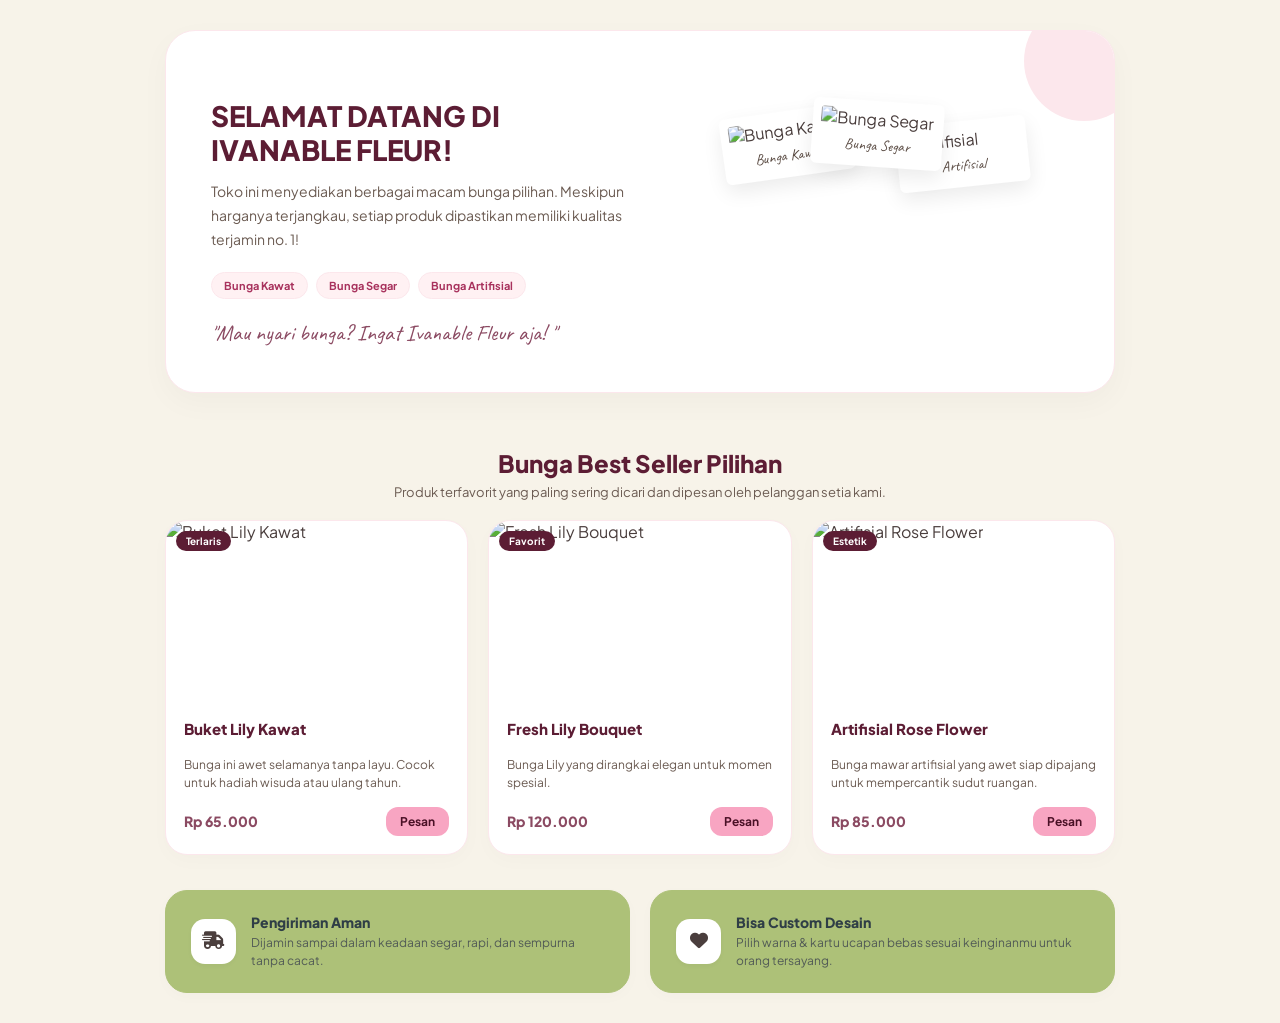
==== home.html @ 85f32172 "Add files via upload upload website pertama" ====
<!DOCTYPE html>
<head>
    <title>Home - Ivanable Fleur</title>

    <link rel="preconnect" href="https://fonts.googleapis.com">
    <link rel="preconnect" href="https://fonts.gstatic.com" crossorigin>
    <link href="https://fonts.googleapis.com/css2?family=Caveat:wght@600&family=Plus+Jakarta+Sans:wght@500;700;800&display=swap" rel="stylesheet">
    
    <link rel="stylesheet" href="https://cdnjs.cloudflare.com/ajax/libs/font-awesome/6.4.0/css/all.min.css">

    <style>
        body {
            background-color: #f7f3e9;
            font-family: 'Plus Jakarta Sans', sans-serif;
            color: #4a3e3d;
            margin: 0;
            padding: 30px 20px;
            box-sizing: border-box;
        }

        .page-container {
            max-width: 950px;
            margin: 0 auto;
            display: flex;
            flex-direction: column;
            gap: 35px;
        }

           .home-container {
            display: flex;
            align-items: center;
            justify-content: space-between;
            gap: 30px;
            background-color: #ffffff;
            padding: 45px;
            border-radius: 30px;
            box-shadow: 0 10px 30px rgba(0, 0, 0, 0.03);
            border: 1px solid #fce7ec;
            position: relative;
            overflow: hidden;
        }

        .home-container::before {
            content: '';
            position: absolute;
            top: -30px;
            right: -30px;
            width: 120px;
            height: 120px;
            background-color: #fce7ec;
            border-radius: 50%;
            z-index: 0;
        }

        .left-content {
            flex: 1;
            text-align: left;
            z-index: 1;
        }

        .welcome-title {
            font-size: 28px;
            font-weight: 800;
            color: #5c1d34;
            margin-bottom: 12px;
            line-height: 1.2;
            text-transform: uppercase;
        }

        .intro-text {
            font-size: 14px;
            line-height: 1.7;
            color: #6b5b52;
            margin-bottom: 20px;
        }

        .category-buttons {
            display: flex;
            gap: 8px;
            flex-wrap: wrap;
            margin-bottom: 20px;
        }

        .mini-btn {
            background-color: #fff1f3;
            color: #a8325d;
            padding: 6px 12px;
            border-radius: 15px;
            font-size: 11px;
            font-weight: 700;
            border: 1px solid #fce7ec;
        }

        .slogan {
            font-family: 'Caveat', cursive;
            font-size: 22px;
            color: #8b4a62;
            margin: 0;
        }

        .right-content {
            flex: 1;
            display: flex;
            justify-content: center;
            align-items: center;
            z-index: 1;
        }

        .polaroid-gallery {
            position: relative;
            width: 280px;
            height: 220px;
        }

        .polaroid-card {
            position: absolute;
            background-color: #ffffff;
            padding: 8px 8px 12px 8px;
            box-shadow: 0 8px 20px rgba(0, 0, 0, 0.08);
            border-radius: 6px;
            width: 115px;
            transition: all 0.3s ease;
        }

        .polaroid-card img {
            width: 100%;
            height: 105px;
            object-fit: cover;
            border-radius: 4px;
        }

        .polaroid-card p {
            font-family: 'Caveat', cursive;
            font-size: 15px;
            color: #5a4b43;
            margin: 6px 0 0 0;
            text-align: center;
        }

        .card-1 { top: 10px; left: 0px; transform: rotate(-8deg); z-index: 1; }
        .card-2 { top: 0px; left: 90px; transform: rotate(4deg); z-index: 2; }
        .card-3 { top: 20px; left: 175px; transform: rotate(-6deg); z-index: 1; }

        .polaroid-card:hover {
            z-index: 10;
            transform: scale(1.12) rotate(0deg);
            box-shadow: 0 12px 25px rgba(92, 29, 52, 0.15);
        }

        .mood-box {
            background-color: #f7d6df; 
            padding: 22px 30px;
            border-radius: 24px;
            border: 1px solid #f3c2d0;
            display: flex;
            align-items: center;
            justify-content: space-between;
            gap: 20px;
            box-shadow: 0 4px 15px rgba(92, 29, 52, 0.04);
        }

        .mood-info h3 {
            font-size: 15px;
            font-weight: 800;
            color: #4a1026;
            margin: 0 0 4px 0;
        }

        .mood-info p {
            font-size: 12px;
            color: #5c2738;
            margin: 0;
            font-weight: 500;
        }

        .mood-action-btn {
            background-color: #5c1d34;
            color: #ffffff;
            border: none;
            padding: 10px 18px;
            border-radius: 14px;
            font-family: 'Plus Jakarta Sans', sans-serif;
            font-size: 12px;
            font-weight: 700;
            cursor: pointer;
            white-space: nowrap;
            box-shadow: 0 4px 10px rgba(92, 29, 52, 0.2);
            transition: background-color 0.2s ease, transform 0.2s ease;
        }

        .mood-action-btn:hover {
            background-color: #7a2846;
            transform: translateY(-2px);
        }

        .section-title {
            text-align: center;
            margin-bottom: 20px;
        }

        .section-title h2 {
            font-size: 24px;
            font-weight: 800;
            color: #5c1d34;
            margin-bottom: 6px;
        }

        .section-title p {
            font-size: 13px;
            color: #6b5b52;
            margin: 0;
        }

        .products-grid {
            display: grid;
            grid-template-columns: repeat(3, 1fr);
            gap: 20px;
        }

        .product-card {
            background-color: #ffffff;
            border-radius: 22px;
            overflow: hidden;
            border: 1px solid #fce7ec;
            box-shadow: 0 6px 20px rgba(0, 0, 0, 0.02);
            display: flex;
            flex-direction: column;
            transition: transform 0.3s ease, box-shadow 0.3s ease;
        }

        .product-card:hover {
            transform: translateY(-6px);
            box-shadow: 0 12px 30px rgba(92, 29, 52, 0.08);
        }

        .product-img-box {
            width: 100%;
            height: 165px;
            overflow: hidden;
            position: relative;
        }

        .product-img-box img {
            width: 100%;
            height: 100%;
            object-fit: cover;
            transition: transform 0.4s ease;
        }

        .product-card:hover .product-img-box img {
            transform: scale(1.06);
        }

        .product-badge {
            position: absolute;
            top: 10px;
            left: 10px;
            background-color: #5c1d34;
            color: #ffffff;
            font-size: 10px;
            font-weight: 700;
            padding: 4px 10px;
            border-radius: 10px;
        }

        .product-content {
            padding: 18px;
            display: flex;
            flex-direction: column;
            flex-grow: 1;
        }

        .product-name {
            font-size: 15px;
            font-weight: 800;
            color: #5c1d34;
            margin-bottom: 6px;
        }

        .product-desc {
            font-size: 12px;
            color: #6b5b52;
            line-height: 1.5;
            margin-bottom: 15px;
            flex-grow: 1;
        }

        .product-footer {
            display: flex;
            align-items: center;
            justify-content: space-between;
            margin-top: auto;
        }

        .product-price {
            font-size: 14px;
            font-weight: 800;
            color: #8b4a62;
        }

        .order-btn {
            background-color: #f8a5c2;
            color: #4a1026;
            border: none;
            padding: 7px 14px;
            border-radius: 12px;
            font-family: 'Plus Jakarta Sans', sans-serif;
            font-size: 12px;
            font-weight: 700;
            cursor: pointer;
            transition: background-color 0.2s ease, transform 0.2s ease;
        }

        .order-btn:hover {
            background-color: #f582ac;
            transform: scale(1.05);
        }

        .info-extras {
            display: grid;
            grid-template-columns: 1fr 1fr;
            gap: 20px;
        }

        .extra-card {
            background-color: #adc178; 
            padding: 22px 25px;
            border-radius: 22px;
            border: 1px solid #adc178;
            display: flex;
            align-items: center;
            gap: 15px;
            box-shadow: 0 4px 15px rgba(0,0,0,0.02);
        }

        .extra-icon {
            width: 45px;
            height: 45px;
            background-color: #ffffff;
            border-radius: 14px;
            display: flex;
            align-items: center;
            justify-content: center;
            font-size: 18px;
            flex-shrink: 0;
            box-shadow: 0 2px 5px rgba(0,0,0,0.03);
        }

        .extra-text h3 {
            font-size: 14px;
            font-weight: 800;
            color: #2f3e46;
            margin: 0 0 3px 0;
        }

        .extra-text p {
            font-size: 12px;
            color: #525b56;
            margin: 0;
            line-height: 1.5;
        }

        @media (max-width: 768px) {
            .home-container {
                flex-direction: column;
                text-align: center;
                padding: 30px 20px;
            }
            .left-content {
                text-align: center;
            }
            .category-buttons {
                justify-content: center;
            }
            .products-grid {
                grid-template-columns: 1fr;
            }
            .info-extras {
                grid-template-columns: 1fr;
            }
            .mood-box {
                flex-direction: column;
                text-align: center;
            }
        }
    </style>
</head>
<body>

    <div class="page-container">
        
        <!-- HERO SECTION (Situs Utama) -->
        <section class="home-container">
            <div class="left-content">
                <h1 class="welcome-title">Selamat Datang di<br>Ivanable Fleur!</h1>
                <p class="intro-text">
                    Toko ini menyediakan berbagai macam bunga pilihan. Meskipun harganya terjangkau, setiap produk dipastikan memiliki kualitas terjamin no. 1!
                </p>
                <div class="category-buttons">
                    <span class="mini-btn"> Bunga Kawat</span>
                    <span class="mini-btn"> Bunga Segar</span>
                    <span class="mini-btn"> Bunga Artifisial</span>
                </div>
                <p class="slogan">"Mau nyari bunga? Ingat Ivanable Fleur aja! "</p>
            </div>

            <div class="right-content">
                <div class="polaroid-gallery">
                    <div class="polaroid-card card-1">
                        <img src="img/bunga kawat.jpeg" alt="Bunga Kawat">
                        <p>Bunga Kawat</p>
                    </div>
                    <div class="polaroid-card card-2">
                        <img src="img/bunga segar.jpeg" alt="Bunga Segar">
                        <p>Bunga Segar</p>
                    </div>
                    <div class="polaroid-card card-3">
                         <img src="img/bunga artificial.jpeg" alt="Artifisial">
                        <p>Artifisial</p>
                    </div>
                </div>
            </div>
        </section>

        <!-- SECTION: 3 BEST SELLER BUNGA -->
        <section>
            <div class="section-title">
                <h2>Bunga Best Seller Pilihan</h2>
                <p>Produk terfavorit yang paling sering dicari dan dipesan oleh pelanggan setia kami.</p>
            </div>

            <div class="products-grid">
                <!-- Produk 1 -->
                <div class="product-card">
                    <div class="product-img-box">
                        <span class="product-badge">Terlaris</span>
                        <img src="img/bunga kawat.jpeg" alt="Buket Lily Kawat">
                    </div>
                    <div class="product-content">
                        <h3 class="product-name">Buket Lily Kawat</h3>
                        <p class="product-desc">Bunga ini awet selamanya tanpa layu. Cocok untuk hadiah wisuda atau ulang tahun.</p>
                        <div class="product-footer">
                            <span class="product-price">Rp 65.000</span>
                            <button class="order-btn" onclick="alert(' Terima kasih! Pesanan Buket Lily Kawat akan segera diproses.')">Pesan</button>
                        </div>
                    </div>
                </div>

                <!-- Produk 2 -->
                <div class="product-card">
                    <div class="product-img-box">
                        <span class="product-badge">Favorit</span>
                       <img src="img/bunga segar.jpeg" alt="Fresh Lily Bouquet">
                    </div>
                    <div class="product-content">
                        <h3 class="product-name">Fresh Lily Bouquet</h3>
                        <p class="product-desc">Bunga Lily yang dirangkai elegan untuk momen spesial.</p>
                        <div class="product-footer">
                            <span class="product-price">Rp 120.000</span>
                            <button class="order-btn" onclick="alert(' Terima kasih! Pesanan Fresh Lily Bouquet akan segera diproses.')">Pesan</button>
                        </div>
                    </div>
                </div>

                <!-- Produk 3 -->
                <div class="product-card">
                    <div class="product-img-box">
                        <span class="product-badge">Estetik</span>
                        <img src="img/bunga artificial.jpeg" alt="Artifisial Rose Flower">
                    </div>
                    <div class="product-content">
                        <h3 class="product-name">Artifisial Rose Flower</h3>
                        <p class="product-desc">Bunga mawar artifisial yang awet siap dipajang untuk mempercantik sudut ruangan.</p>
                        <div class="product-footer">
                            <span class="product-price">Rp 85.000</span>
                            <button class="order-btn" onclick="alert(' Terima kasih! Pesanan Artifisial Rose Flower akan segera diproses.')">Pesan</button>
                        </div>
                    </div>
                </div>
            </div>
        </section>

        <!-- SECTION: KEUNGGULAN -->
        <section class="info-extras">
            <div class="extra-card">
                <div class="extra-icon">
                    <i class="fa-solid fa-truck-fast"></i>
                </div>
                <div class="extra-text">
                    <h3>Pengiriman Aman</h3>
                    <p>Dijamin sampai dalam keadaan segar, rapi, dan sempurna tanpa cacat.</p>
                </div>
            </div>
            <div class="extra-card">
                <div class="extra-icon">
                    <i class="fa-solid fa-heart"></i>
                </div>
                <div class="extra-text">
                    <h3>Bisa Custom Desain</h3>
                    <p>Pilih warna & kartu ucapan bebas sesuai keinginanmu untuk orang tersayang.</p>
                </div>
            </div>
        </section>

    </div>

</body>
</html>
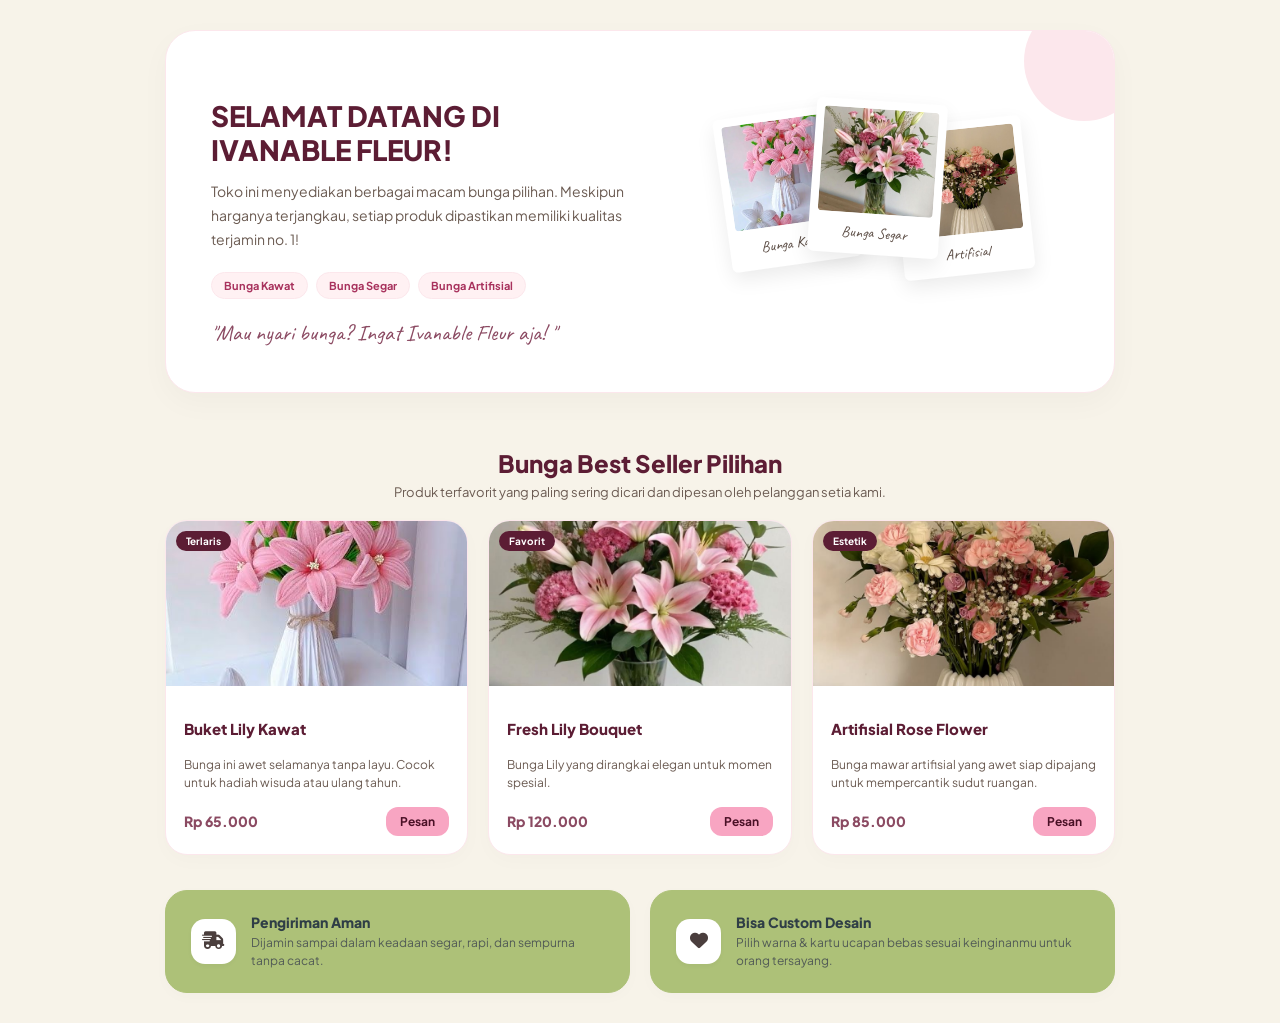
==== commit 4944740d: "Update home.html" ====
--- a/home.html
+++ b/home.html
@@ -1,5 +1,8 @@
 <!DOCTYPE html>
+<html lang="id">
 <head>
+<meta charset="UTF-8">
+<meta name="viewport" content="width=device-width, initial-scale=1.0">
     <title>Home - Ivanable Fleur</title>
 
     <link rel="preconnect" href="https://fonts.googleapis.com">
@@ -505,4 +508,4 @@
     </div>
 
 </body>
-</html>+</html>
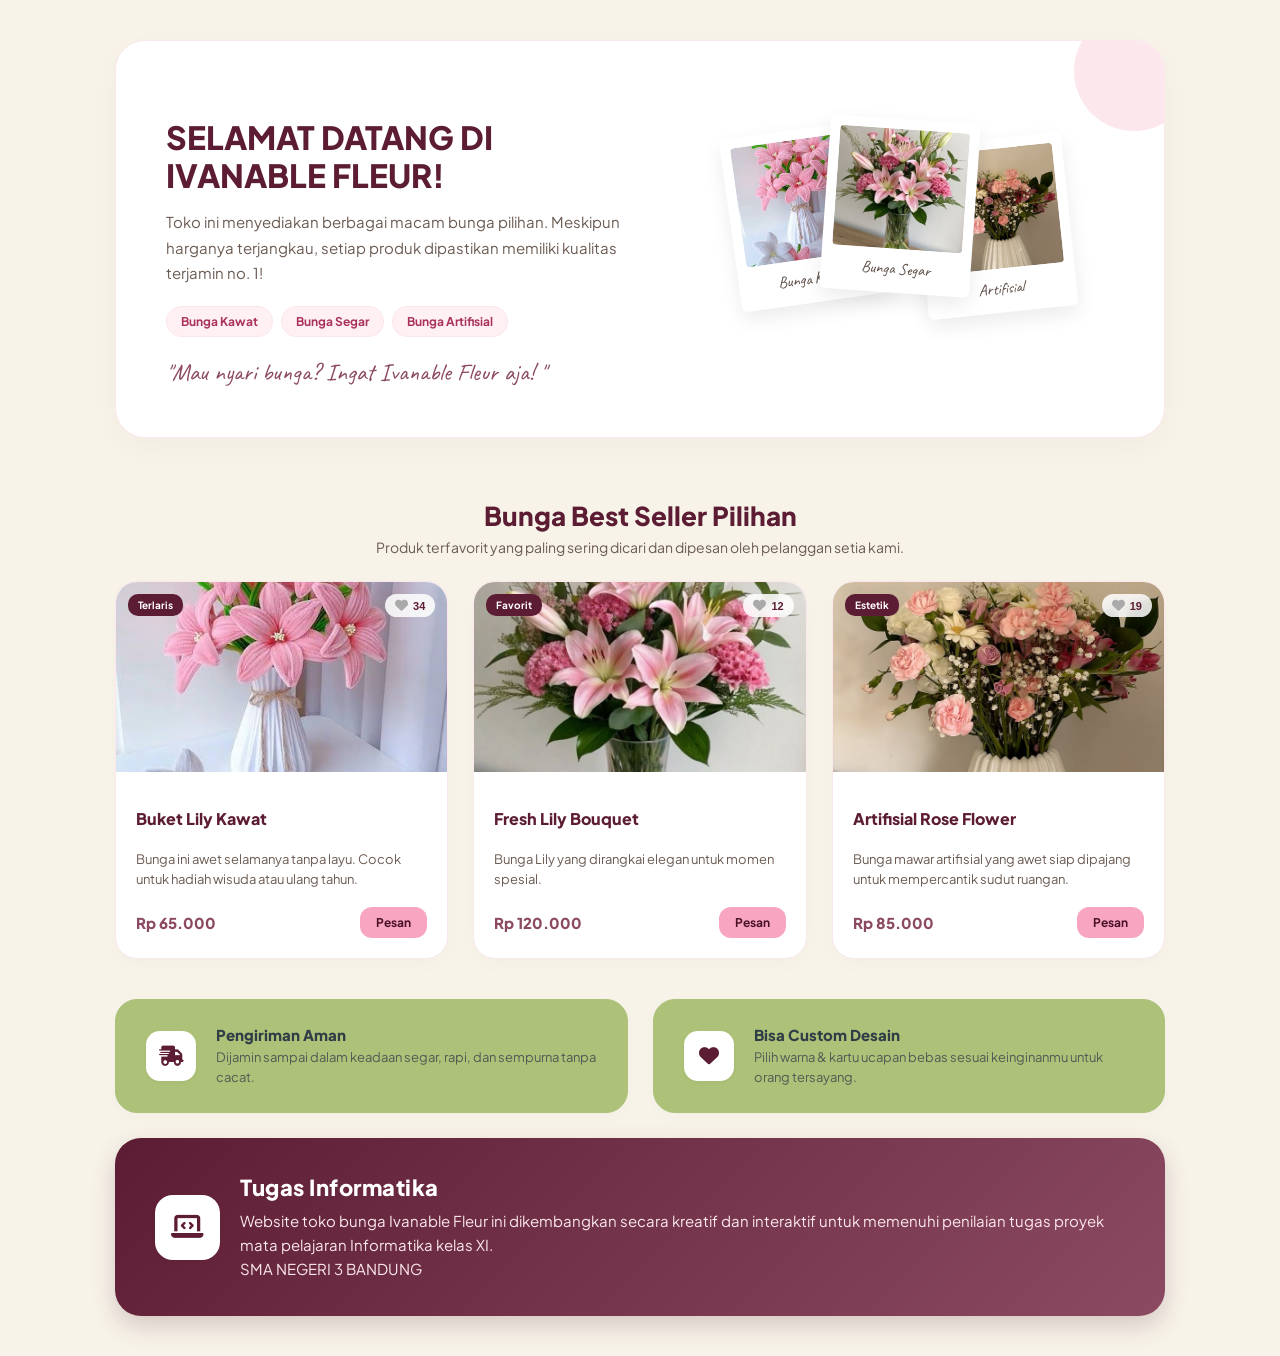
==== commit 89544d36: "Add files via upload" ====
--- a/home.html
+++ b/home.html
@@ -17,25 +17,25 @@
             font-family: 'Plus Jakarta Sans', sans-serif;
             color: #4a3e3d;
             margin: 0;
-            padding: 30px 20px;
+            padding: 40px 20px;
             box-sizing: border-box;
         }
 
         .page-container {
-            max-width: 950px;
+            max-width: 1050px;
             margin: 0 auto;
             display: flex;
             flex-direction: column;
-            gap: 35px;
-        }
-
-           .home-container {
+            gap: 40px;
+        }
+
+        .home-container {
             display: flex;
             align-items: center;
             justify-content: space-between;
             gap: 30px;
             background-color: #ffffff;
-            padding: 45px;
+            padding: 50px;
             border-radius: 30px;
             box-shadow: 0 10px 30px rgba(0, 0, 0, 0.03);
             border: 1px solid #fce7ec;
@@ -62,7 +62,7 @@
         }
 
         .welcome-title {
-            font-size: 28px;
+            font-size: 32px;
             font-weight: 800;
             color: #5c1d34;
             margin-bottom: 12px;
@@ -71,7 +71,7 @@
         }
 
         .intro-text {
-            font-size: 14px;
+            font-size: 15px;
             line-height: 1.7;
             color: #6b5b52;
             margin-bottom: 20px;
@@ -87,16 +87,16 @@
         .mini-btn {
             background-color: #fff1f3;
             color: #a8325d;
-            padding: 6px 12px;
+            padding: 7px 14px;
             border-radius: 15px;
-            font-size: 11px;
+            font-size: 12px;
             font-weight: 700;
             border: 1px solid #fce7ec;
         }
 
         .slogan {
             font-family: 'Caveat', cursive;
-            font-size: 22px;
+            font-size: 24px;
             color: #8b4a62;
             margin: 0;
         }
@@ -111,38 +111,38 @@
 
         .polaroid-gallery {
             position: relative;
-            width: 280px;
-            height: 220px;
+            width: 310px;
+            height: 240px;
         }
 
         .polaroid-card {
             position: absolute;
             background-color: #ffffff;
-            padding: 8px 8px 12px 8px;
+            padding: 10px 10px 14px 10px;
             box-shadow: 0 8px 20px rgba(0, 0, 0, 0.08);
             border-radius: 6px;
-            width: 115px;
+            width: 130px;
             transition: all 0.3s ease;
         }
 
         .polaroid-card img {
             width: 100%;
-            height: 105px;
+            height: 120px;
             object-fit: cover;
             border-radius: 4px;
         }
 
         .polaroid-card p {
             font-family: 'Caveat', cursive;
-            font-size: 15px;
+            font-size: 16px;
             color: #5a4b43;
             margin: 6px 0 0 0;
             text-align: center;
         }
 
         .card-1 { top: 10px; left: 0px; transform: rotate(-8deg); z-index: 1; }
-        .card-2 { top: 0px; left: 90px; transform: rotate(4deg); z-index: 2; }
-        .card-3 { top: 20px; left: 175px; transform: rotate(-6deg); z-index: 1; }
+        .card-2 { top: 0px; left: 95px; transform: rotate(4deg); z-index: 2; }
+        .card-3 { top: 20px; left: 190px; transform: rotate(-6deg); z-index: 1; }
 
         .polaroid-card:hover {
             z-index: 10;
@@ -150,66 +150,20 @@
             box-shadow: 0 12px 25px rgba(92, 29, 52, 0.15);
         }
 
-        .mood-box {
-            background-color: #f7d6df; 
-            padding: 22px 30px;
-            border-radius: 24px;
-            border: 1px solid #f3c2d0;
-            display: flex;
-            align-items: center;
-            justify-content: space-between;
-            gap: 20px;
-            box-shadow: 0 4px 15px rgba(92, 29, 52, 0.04);
-        }
-
-        .mood-info h3 {
-            font-size: 15px;
-            font-weight: 800;
-            color: #4a1026;
-            margin: 0 0 4px 0;
-        }
-
-        .mood-info p {
-            font-size: 12px;
-            color: #5c2738;
-            margin: 0;
-            font-weight: 500;
-        }
-
-        .mood-action-btn {
-            background-color: #5c1d34;
-            color: #ffffff;
-            border: none;
-            padding: 10px 18px;
-            border-radius: 14px;
-            font-family: 'Plus Jakarta Sans', sans-serif;
-            font-size: 12px;
-            font-weight: 700;
-            cursor: pointer;
-            white-space: nowrap;
-            box-shadow: 0 4px 10px rgba(92, 29, 52, 0.2);
-            transition: background-color 0.2s ease, transform 0.2s ease;
-        }
-
-        .mood-action-btn:hover {
-            background-color: #7a2846;
-            transform: translateY(-2px);
-        }
-
         .section-title {
             text-align: center;
-            margin-bottom: 20px;
+            margin-bottom: 25px;
         }
 
         .section-title h2 {
-            font-size: 24px;
+            font-size: 26px;
             font-weight: 800;
             color: #5c1d34;
             margin-bottom: 6px;
         }
 
         .section-title p {
-            font-size: 13px;
+            font-size: 14px;
             color: #6b5b52;
             margin: 0;
         }
@@ -217,7 +171,7 @@
         .products-grid {
             display: grid;
             grid-template-columns: repeat(3, 1fr);
-            gap: 20px;
+            gap: 25px;
         }
 
         .product-card {
@@ -238,7 +192,7 @@
 
         .product-img-box {
             width: 100%;
-            height: 165px;
+            height: 190px;
             overflow: hidden;
             position: relative;
         }
@@ -256,35 +210,70 @@
 
         .product-badge {
             position: absolute;
-            top: 10px;
-            left: 10px;
+            top: 12px;
+            left: 12px;
             background-color: #5c1d34;
             color: #ffffff;
             font-size: 10px;
             font-weight: 700;
-            padding: 4px 10px;
+            padding: 5px 10px;
             border-radius: 10px;
+            z-index: 2;
+        }
+
+        .like-btn {
+            position: absolute;
+            top: 12px;
+            right: 12px;
+            background: rgba(255, 255, 255, 0.85);
+            border: none;
+            border-radius: 20px;
+            padding: 5px 10px;
+            display: flex;
+            align-items: center;
+            gap: 5px;
+            cursor: pointer;
+            font-size: 11px;
+            font-weight: 700;
+            color: #5c1d34;
+            backdrop-filter: blur(4px);
+            transition: all 0.2s ease;
+            z-index: 2;
+        }
+
+        .like-btn i {
+            font-size: 13px;
+            color: #aaa;
+            transition: color 0.2s ease, transform 0.2s ease;
+        }
+
+        .like-btn.liked i {
+            color: #e63946;
+        }
+
+        .like-btn:hover {
+            background: #ffffff;
         }
 
         .product-content {
-            padding: 18px;
+            padding: 20px;
             display: flex;
             flex-direction: column;
             flex-grow: 1;
         }
 
         .product-name {
-            font-size: 15px;
+            font-size: 16px;
             font-weight: 800;
             color: #5c1d34;
-            margin-bottom: 6px;
+            margin-bottom: 8px;
         }
 
         .product-desc {
-            font-size: 12px;
+            font-size: 13px;
             color: #6b5b52;
             line-height: 1.5;
-            margin-bottom: 15px;
+            margin-bottom: 18px;
             flex-grow: 1;
         }
 
@@ -296,7 +285,7 @@
         }
 
         .product-price {
-            font-size: 14px;
+            font-size: 15px;
             font-weight: 800;
             color: #8b4a62;
         }
@@ -305,7 +294,7 @@
             background-color: #f8a5c2;
             color: #4a1026;
             border: none;
-            padding: 7px 14px;
+            padding: 8px 16px;
             border-radius: 12px;
             font-family: 'Plus Jakarta Sans', sans-serif;
             font-size: 12px;
@@ -319,48 +308,185 @@
             transform: scale(1.05);
         }
 
+        /* INFO EKSTRA */
         .info-extras {
+            display: flex;
+            flex-direction: column;
+            gap: 25px;
+        }
+
+        .extras-row {
             display: grid;
             grid-template-columns: 1fr 1fr;
-            gap: 20px;
+            gap: 25px;
         }
 
         .extra-card {
             background-color: #adc178; 
-            padding: 22px 25px;
+            padding: 25px 30px;
             border-radius: 22px;
             border: 1px solid #adc178;
             display: flex;
             align-items: center;
-            gap: 15px;
+            gap: 20px;
             box-shadow: 0 4px 15px rgba(0,0,0,0.02);
         }
 
+        /* KOTAK KHUSUS TUGAS INFORMATIKA (UKURAN BESAR & BEDA SENDIRI) */
+        .extra-card.info-card {
+            background: linear-gradient(135deg, #5c1d34 0%, #8b4a62 100%);
+            border: none;
+            width: 100%;
+            padding: 35px 40px;
+            box-sizing: border-box;
+            box-shadow: 0 10px 25px rgba(92, 29, 52, 0.2);
+            border-radius: 26px;
+        }
+
+        .extra-card.info-card .extra-icon {
+            width: 65px;
+            height: 65px;
+            font-size: 26px;
+            background-color: #ffffff;
+            color: #5c1d34;
+            border-radius: 18px;
+        }
+
+        .extra-card.info-card .extra-text h3 {
+            font-size: 22px;
+            font-weight: 800;
+            color: #ffffff;
+            margin: 0 0 8px 0;
+            letter-spacing: 0.5px;
+        }
+
+        .extra-card.info-card .extra-text p {
+            font-size: 15px;
+            color: #fce8ed;
+            margin: 0;
+            line-height: 1.6;
+        }
+
         .extra-icon {
-            width: 45px;
-            height: 45px;
+            width: 50px;
+            height: 50px;
             background-color: #ffffff;
             border-radius: 14px;
             display: flex;
             align-items: center;
             justify-content: center;
-            font-size: 18px;
+            font-size: 20px;
             flex-shrink: 0;
             box-shadow: 0 2px 5px rgba(0,0,0,0.03);
+            color: #5c1d34;
         }
 
         .extra-text h3 {
-            font-size: 14px;
+            font-size: 15px;
             font-weight: 800;
             color: #2f3e46;
-            margin: 0 0 3px 0;
+            margin: 0 0 4px 0;
         }
 
         .extra-text p {
-            font-size: 12px;
+            font-size: 13px;
             color: #525b56;
             margin: 0;
             line-height: 1.5;
+        }
+
+        /* MODAL FORM PEMESANAN */
+        .modal-overlay {
+            position: fixed;
+            top: 0;
+            left: 0;
+            width: 100%;
+            height: 100%;
+            background: rgba(0, 0, 0, 0.5);
+            display: none;
+            justify-content: center;
+            align-items: center;
+            z-index: 1000;
+            padding: 20px;
+            box-sizing: border-box;
+        }
+
+        .modal-card {
+            background: #ffffff;
+            width: 100%;
+            max-width: 450px;
+            border-radius: 20px;
+            padding: 24px;
+            box-shadow: 0 10px 30px rgba(0, 0, 0, 0.2);
+            position: relative;
+        }
+
+        .modal-header {
+            display: flex;
+            justify-content: space-between;
+            align-items: center;
+            margin-bottom: 16px;
+        }
+
+        .modal-header h3 {
+            margin: 0;
+            color: #5c1d34;
+            font-size: 18px;
+            font-weight: 800;
+        }
+
+        .close-btn {
+            background: none;
+            border: none;
+            font-size: 18px;
+            color: #6b5b52;
+            cursor: pointer;
+        }
+
+        .form-group {
+            margin-bottom: 12px;
+        }
+
+        .form-group label {
+            display: block;
+            font-size: 12px;
+            font-weight: 700;
+            color: #5c1d34;
+            margin-bottom: 4px;
+        }
+
+        .form-group input, .form-group textarea {
+            width: 100%;
+            padding: 10px;
+            border: 1px solid #f2cdd6;
+            border-radius: 8px;
+            font-family: inherit;
+            font-size: 12px;
+            box-sizing: border-box;
+        }
+
+        .form-group input[readonly] {
+            background-color: #fce8ed;
+            color: #5c1d34;
+            font-weight: 700;
+        }
+
+        .submit-btn {
+            width: 100%;
+            background-color: #5c1d34;
+            color: #ffffff;
+            border: none;
+            padding: 10px;
+            border-radius: 10px;
+            font-weight: 700;
+            font-size: 13px;
+            cursor: pointer;
+            margin-top: 10px;
+            transition: background-color 0.2s ease;
+        }
+
+        .submit-btn:hover {
+            background-color: #8b4a62;
         }
 
         @media (max-width: 768px) {
@@ -378,12 +504,14 @@
             .products-grid {
                 grid-template-columns: 1fr;
             }
-            .info-extras {
+            .extras-row {
                 grid-template-columns: 1fr;
             }
-            .mood-box {
-                flex-direction: column;
-                text-align: center;
+            .extra-card.info-card {
+                padding: 25px;
+            }
+            .extra-card.info-card .extra-text h3 {
+                font-size: 18px;
             }
         }
     </style>
@@ -392,7 +520,7 @@
 
     <div class="page-container">
         
-        <!-- HERO SECTION (Situs Utama) -->
+        <!-- HERO SECTION -->
         <section class="home-container">
             <div class="left-content">
                 <h1 class="welcome-title">Selamat Datang di<br>Ivanable Fleur!</h1>
@@ -400,9 +528,9 @@
                     Toko ini menyediakan berbagai macam bunga pilihan. Meskipun harganya terjangkau, setiap produk dipastikan memiliki kualitas terjamin no. 1!
                 </p>
                 <div class="category-buttons">
-                    <span class="mini-btn"> Bunga Kawat</span>
-                    <span class="mini-btn"> Bunga Segar</span>
-                    <span class="mini-btn"> Bunga Artifisial</span>
+                    <span class="mini-btn">Bunga Kawat</span>
+                    <span class="mini-btn">Bunga Segar</span>
+                    <span class="mini-btn">Bunga Artifisial</span>
                 </div>
                 <p class="slogan">"Mau nyari bunga? Ingat Ivanable Fleur aja! "</p>
             </div>
@@ -437,6 +565,9 @@
                 <div class="product-card">
                     <div class="product-img-box">
                         <span class="product-badge">Terlaris</span>
+                        <button class="like-btn" onclick="toggleLike(this)">
+                            <i class="fa-solid fa-heart"></i> <span class="like-count">34</span>
+                        </button>
                         <img src="img/bunga kawat.jpeg" alt="Buket Lily Kawat">
                     </div>
                     <div class="product-content">
@@ -444,7 +575,7 @@
                         <p class="product-desc">Bunga ini awet selamanya tanpa layu. Cocok untuk hadiah wisuda atau ulang tahun.</p>
                         <div class="product-footer">
                             <span class="product-price">Rp 65.000</span>
-                            <button class="order-btn" onclick="alert(' Terima kasih! Pesanan Buket Lily Kawat akan segera diproses.')">Pesan</button>
+                            <button class="order-btn" onclick="openOrderModal('Buket Lily Kawat', 'Rp 65.000')">Pesan</button>
                         </div>
                     </div>
                 </div>
@@ -453,6 +584,9 @@
                 <div class="product-card">
                     <div class="product-img-box">
                         <span class="product-badge">Favorit</span>
+                        <button class="like-btn" onclick="toggleLike(this)">
+                            <i class="fa-solid fa-heart"></i> <span class="like-count">12</span>
+                        </button>
                        <img src="img/bunga segar.jpeg" alt="Fresh Lily Bouquet">
                     </div>
                     <div class="product-content">
@@ -460,7 +594,7 @@
                         <p class="product-desc">Bunga Lily yang dirangkai elegan untuk momen spesial.</p>
                         <div class="product-footer">
                             <span class="product-price">Rp 120.000</span>
-                            <button class="order-btn" onclick="alert(' Terima kasih! Pesanan Fresh Lily Bouquet akan segera diproses.')">Pesan</button>
+                            <button class="order-btn" onclick="openOrderModal('Fresh Lily Bouquet', 'Rp 120.000')">Pesan</button>
                         </div>
                     </div>
                 </div>
@@ -469,6 +603,9 @@
                 <div class="product-card">
                     <div class="product-img-box">
                         <span class="product-badge">Estetik</span>
+                        <button class="like-btn" onclick="toggleLike(this)">
+                            <i class="fa-solid fa-heart"></i> <span class="like-count">19</span>
+                        </button>
                         <img src="img/bunga artificial.jpeg" alt="Artifisial Rose Flower">
                     </div>
                     <div class="product-content">
@@ -476,36 +613,121 @@
                         <p class="product-desc">Bunga mawar artifisial yang awet siap dipajang untuk mempercantik sudut ruangan.</p>
                         <div class="product-footer">
                             <span class="product-price">Rp 85.000</span>
-                            <button class="order-btn" onclick="alert(' Terima kasih! Pesanan Artifisial Rose Flower akan segera diproses.')">Pesan</button>
+                            <button class="order-btn" onclick="openOrderModal('Artifisial Rose Flower', 'Rp 85.000')">Pesan</button>
                         </div>
                     </div>
                 </div>
             </div>
         </section>
 
-        <!-- SECTION: KEUNGGULAN -->
+        <!-- SECTION: INFO EKSTRA -->
         <section class="info-extras">
-            <div class="extra-card">
+            <!-- 2 Kotak Pengiriman & Custom di Atas -->
+            <div class="extras-row">
+                <div class="extra-card">
+                    <div class="extra-icon">
+                        <i class="fa-solid fa-truck-fast"></i>
+                    </div>
+                    <div class="extra-text">
+                        <h3>Pengiriman Aman</h3>
+                        <p>Dijamin sampai dalam keadaan segar, rapi, dan sempurna tanpa cacat.</p>
+                    </div>
+                </div>
+
+                <div class="extra-card">
+                    <div class="extra-icon">
+                        <i class="fa-solid fa-heart"></i>
+                    </div>
+                    <div class="extra-text">
+                        <h3>Bisa Custom Desain</h3>
+                        <p>Pilih warna & kartu ucapan bebas sesuai keinginanmu untuk orang tersayang.</p>
+                    </div>
+                </div>
+            </div>
+
+            <!-- Kotak Tugas Informatika (Dibuat Beda Sendiri, Lebih Besar, dan Terpisah Jelas di Bawah) -->
+            <div class="extra-card info-card">
                 <div class="extra-icon">
-                    <i class="fa-solid fa-truck-fast"></i>
+                    <i class="fa-solid fa-laptop-code"></i>
                 </div>
                 <div class="extra-text">
-                    <h3>Pengiriman Aman</h3>
-                    <p>Dijamin sampai dalam keadaan segar, rapi, dan sempurna tanpa cacat.</p>
-                </div>
-            </div>
-            <div class="extra-card">
-                <div class="extra-icon">
-                    <i class="fa-solid fa-heart"></i>
-                </div>
-                <div class="extra-text">
-                    <h3>Bisa Custom Desain</h3>
-                    <p>Pilih warna & kartu ucapan bebas sesuai keinginanmu untuk orang tersayang.</p>
-                </div>
+                    <h3>Tugas Informatika</h3>
+                    <p>Website toko bunga Ivanable Fleur ini dikembangkan secara kreatif dan interaktif untuk memenuhi penilaian tugas proyek mata pelajaran Informatika kelas XI.</p>
+               <p>SMA NEGERI 3 BANDUNG</p>
+ </div>
             </div>
         </section>
 
     </div>
 
+    <!-- MODAL FORM PEMESANAN -->
+    <div id="orderModal" class="modal-overlay">
+        <div class="modal-card">
+            <div class="modal-header">
+                <h3>Form Pemesanan</h3>
+                <button class="close-btn" onclick="closeOrderModal()">&times;</button>
+            </div>
+            <form onsubmit="submitOrder(event)">
+                <div class="form-group">
+                    <label for="modalProductName">Produk Pilihan</label>
+                    <input type="text" id="modalProductName" readonly>
+                </div>
+                <div class="form-group">
+                    <label for="modalProductPrice">Harga</label>
+                    <input type="text" id="modalProductPrice" readonly>
+                </div>
+                <div class="form-group">
+                    <label for="userName">Nama Lengkap</label>
+                    <input type="text" id="userName" placeholder="Masukkan nama Anda" required>
+                </div>
+                <div class="form-group">
+                    <label for="userPhone">Nomor WhatsApp</label>
+                    <input type="tel" id="userPhone" placeholder="Contoh: 08123456789" required>
+                </div>
+                <div class="form-group">
+                    <label for="userAddress">Alamat Pengiriman</label>
+                    <textarea id="userAddress" rows="3" placeholder="Masukkan alamat lengkap..." required></textarea>
+                </div>
+                <button type="submit" class="submit-btn">Kirim Pesanan via WhatsApp</button>
+            </form>
+        </div>
+    </div>
+
+    <script>
+        // Fitur Like Toggle
+        function toggleLike(btn) {
+            btn.classList.toggle('liked');
+            const countSpan = btn.querySelector('.like-count');
+            let currentCount = parseInt(countSpan.textContent);
+            
+            if (btn.classList.contains('liked')) {
+                countSpan.textContent = currentCount + 1;
+            } else {
+                countSpan.textContent = currentCount - 1;
+            }
+        }
+
+        // Fitur Modal Form Pemesanan
+        function openOrderModal(productName, price) {
+            document.getElementById('modalProductName').value = productName;
+            document.getElementById('modalProductPrice').value = price;
+            document.getElementById('orderModal').style.display = 'flex';
+        }
+
+        function closeOrderModal() {
+            document.getElementById('orderModal').style.display = 'none';
+        }
+
+        function submitOrder(e) {
+            e.preventDefault();
+            const product = document.getElementById('modalProductName').value;
+            const price = document.getElementById('modalProductPrice').value;
+            const name = document.getElementById('userName').value;
+            const address = document.getElementById('userAddress').value;
+
+            alert(`Terima kasih, ${name}!\nPesanan untuk "${product}" (${price}) berhasil dicatat.\nDetail pengiriman ke: ${address}`);
+            closeOrderModal();
+        }
+    </script>
 </body>
-</html>
+</html>
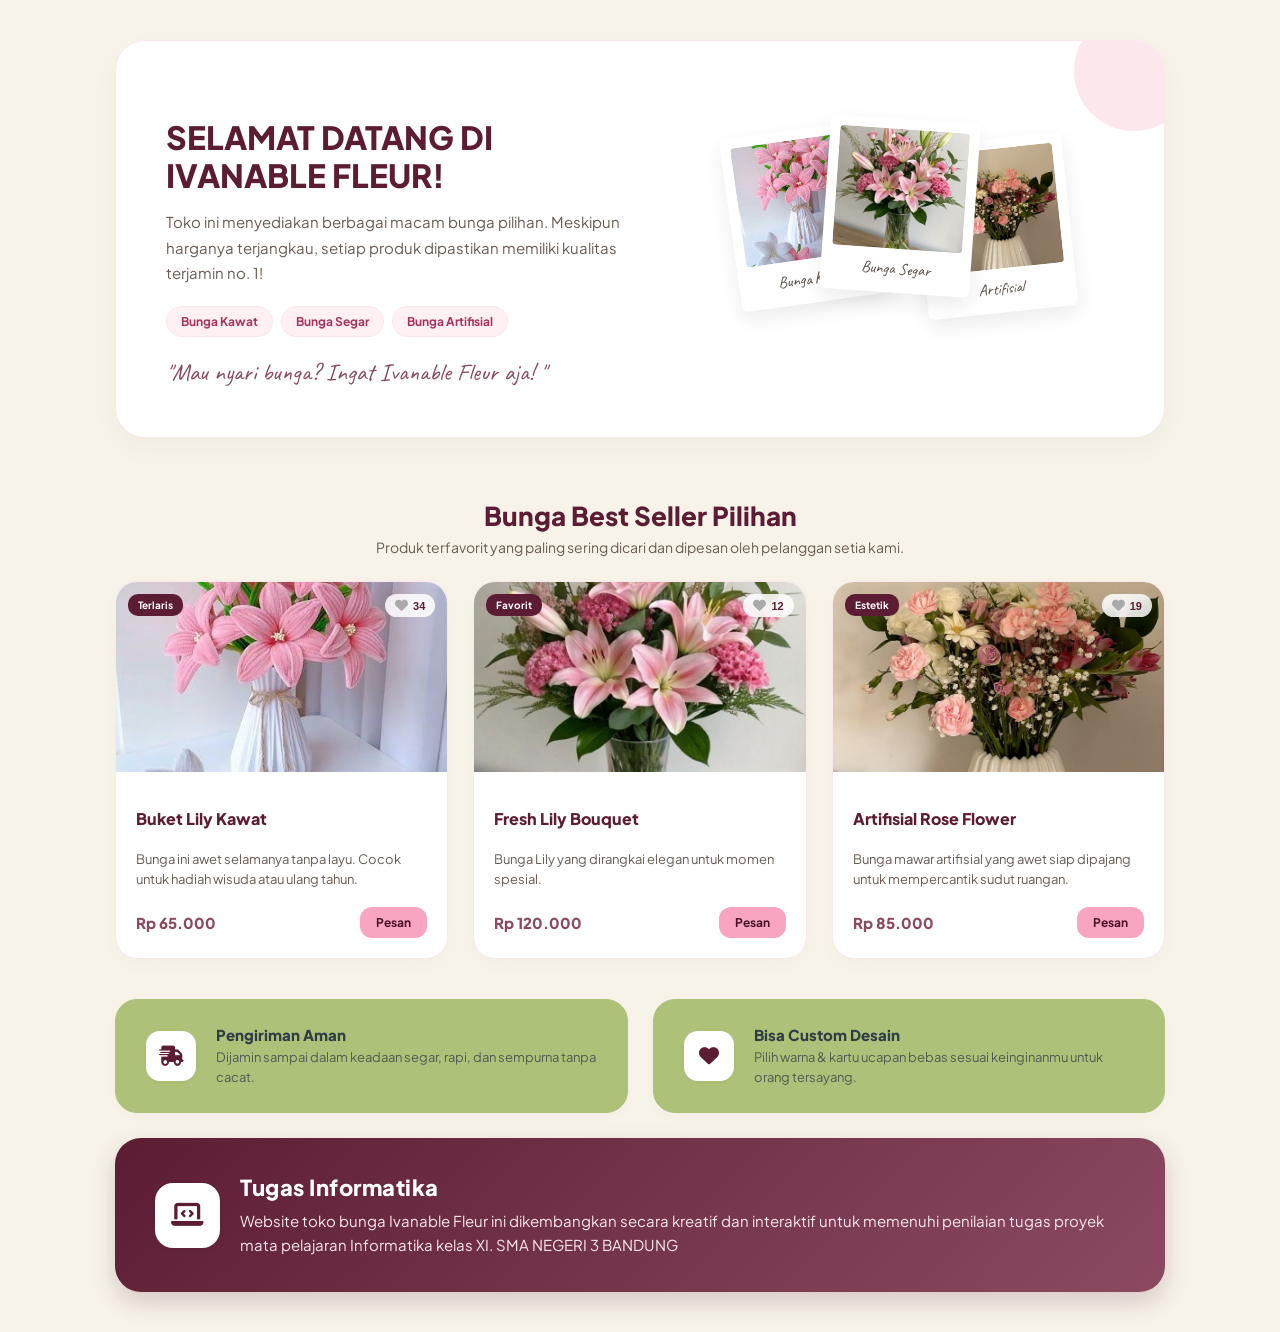
==== commit 7523cc88: "Update home.html" ====
--- a/home.html
+++ b/home.html
@@ -652,8 +652,7 @@
                 </div>
                 <div class="extra-text">
                     <h3>Tugas Informatika</h3>
-                    <p>Website toko bunga Ivanable Fleur ini dikembangkan secara kreatif dan interaktif untuk memenuhi penilaian tugas proyek mata pelajaran Informatika kelas XI.</p>
-               <p>SMA NEGERI 3 BANDUNG</p>
+                    <p>Website toko bunga Ivanable Fleur ini dikembangkan secara kreatif dan interaktif untuk memenuhi penilaian tugas proyek mata pelajaran Informatika kelas XI. SMA NEGERI 3 BANDUNG</p>
  </div>
             </div>
         </section>
@@ -730,4 +729,4 @@
         }
     </script>
 </body>
-</html>+</html>
